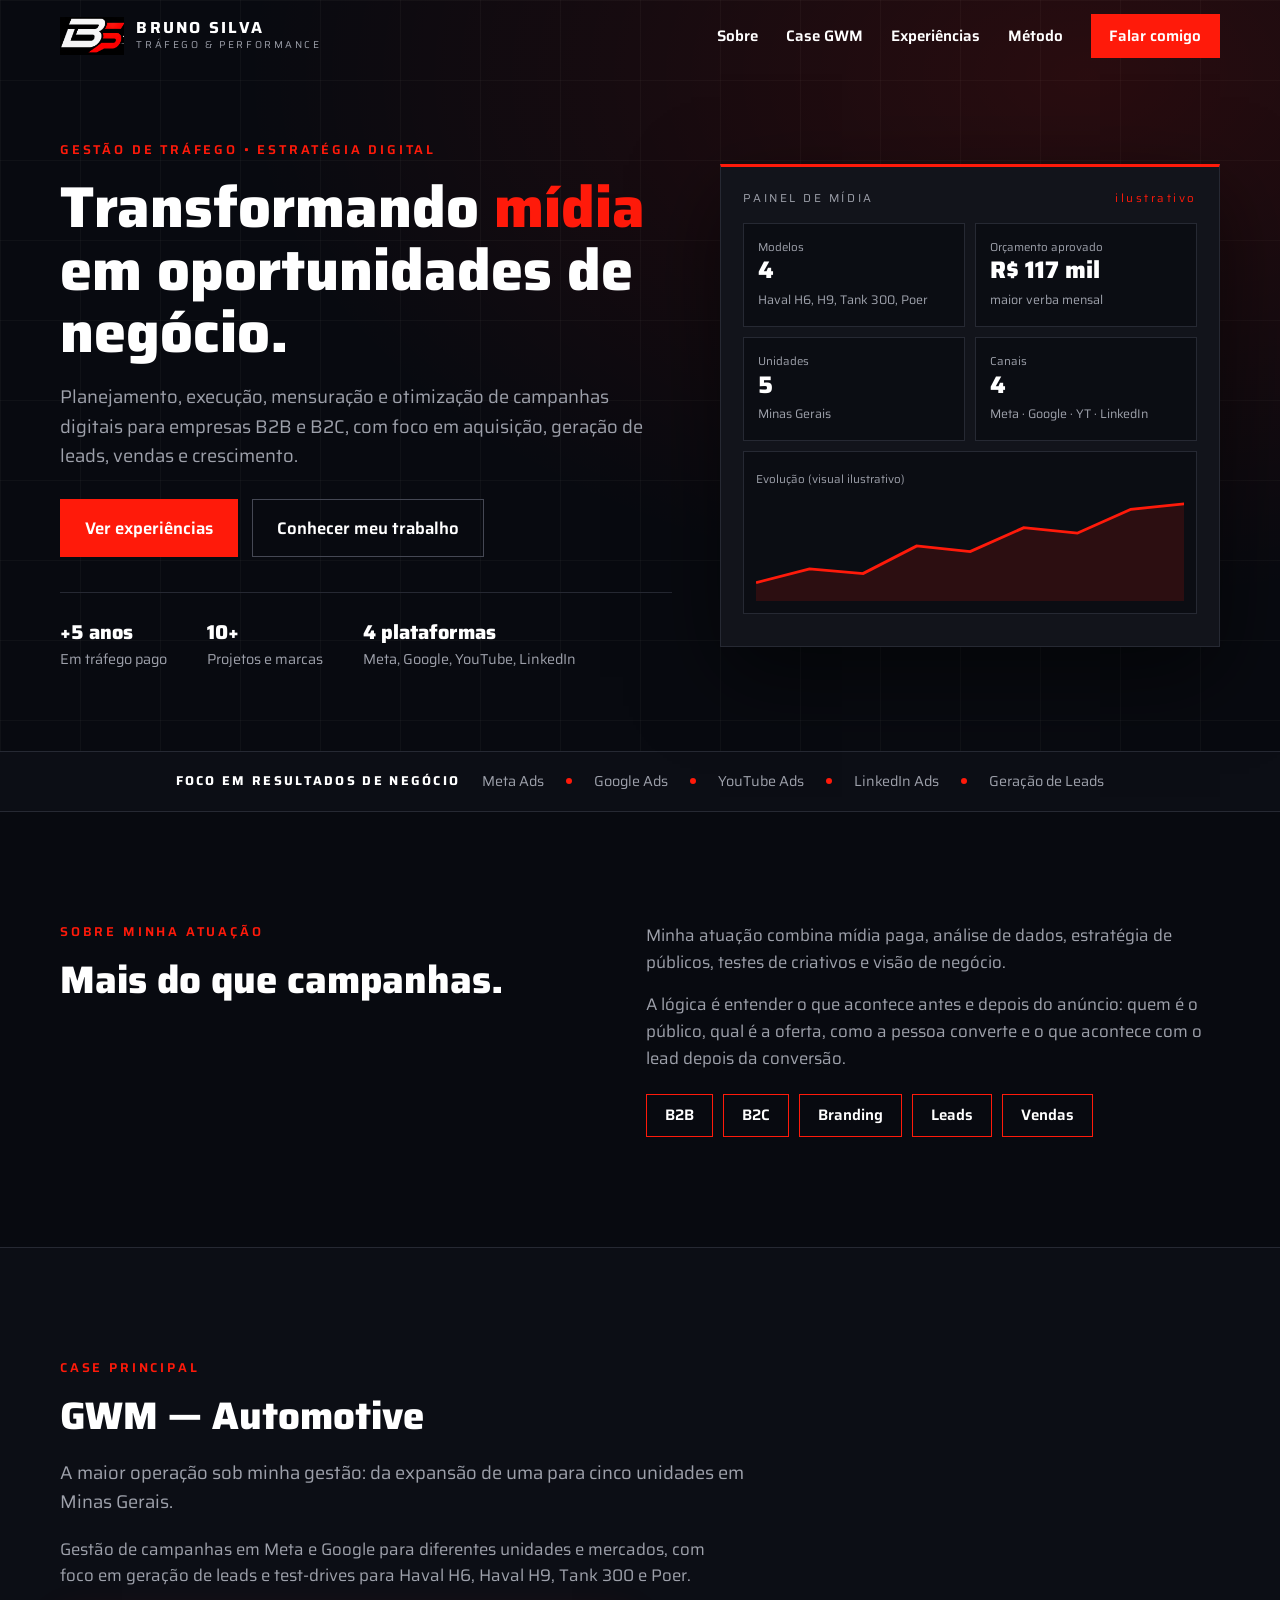
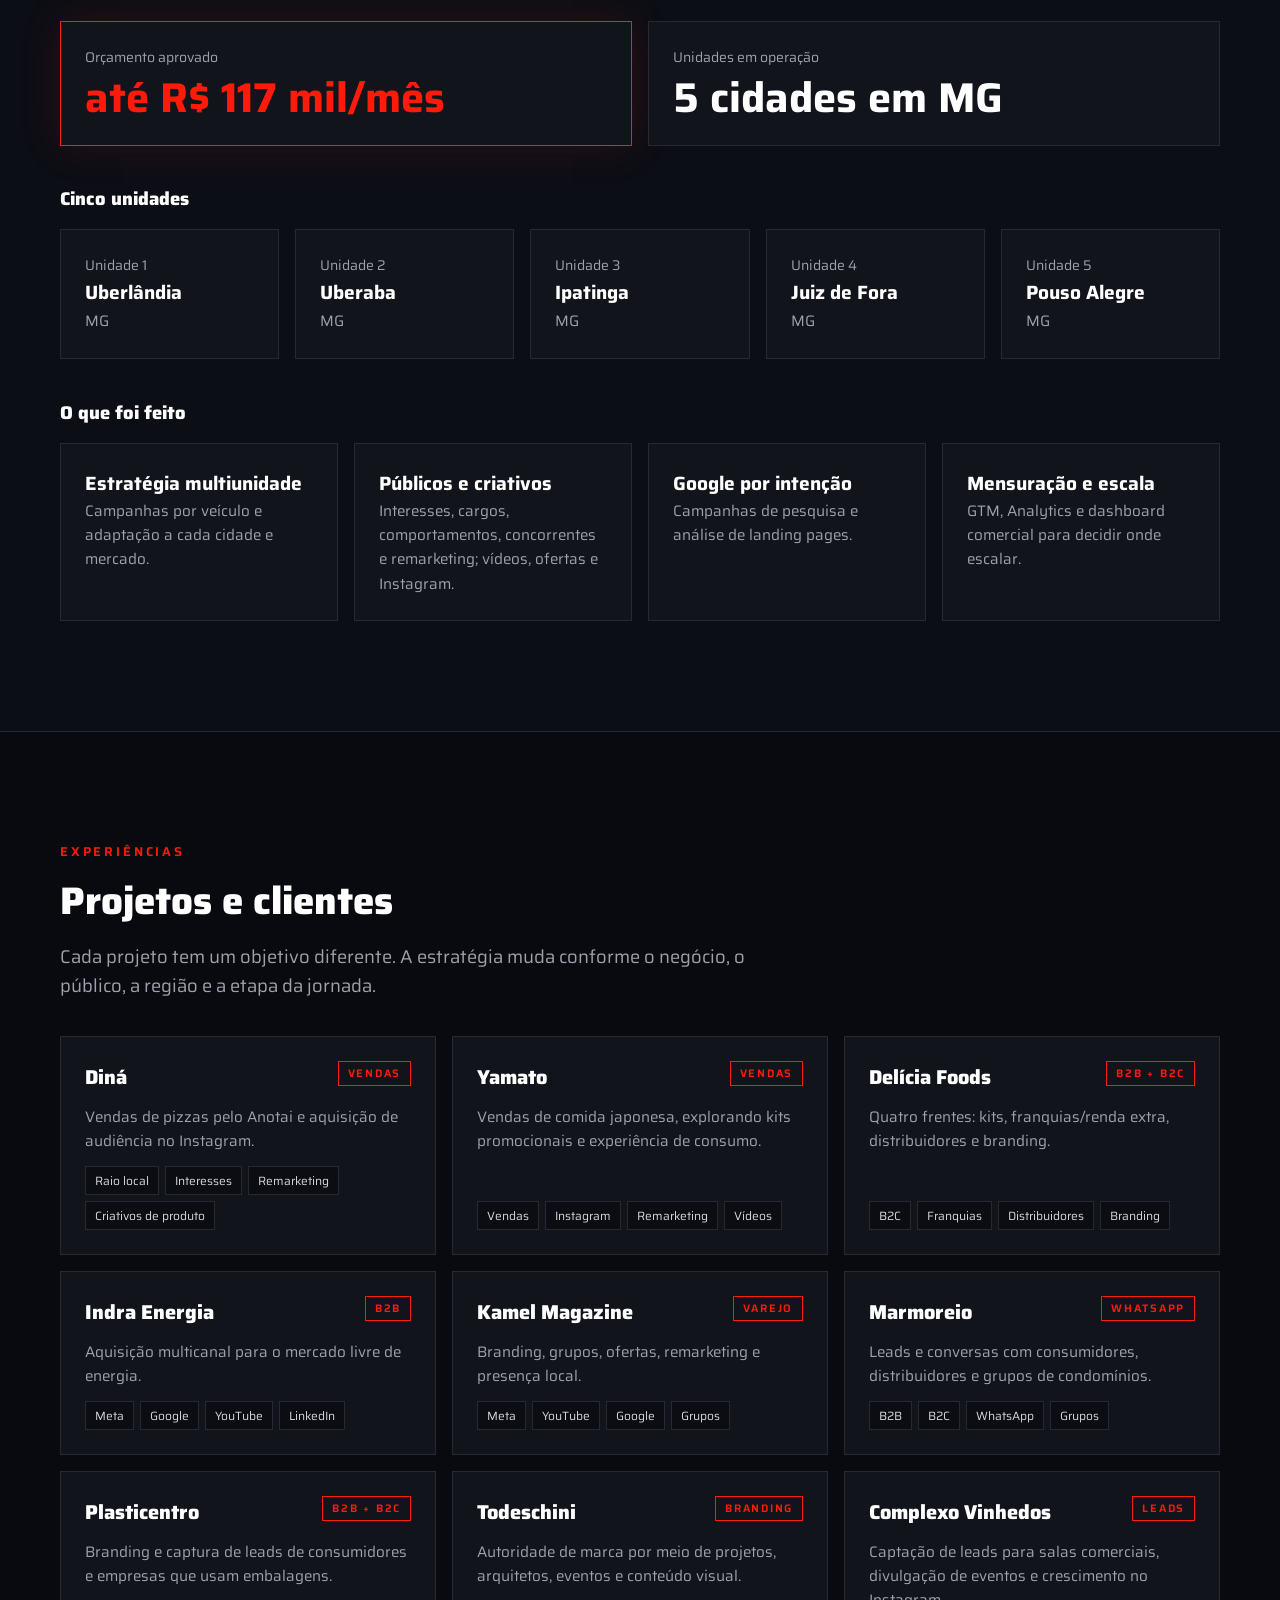
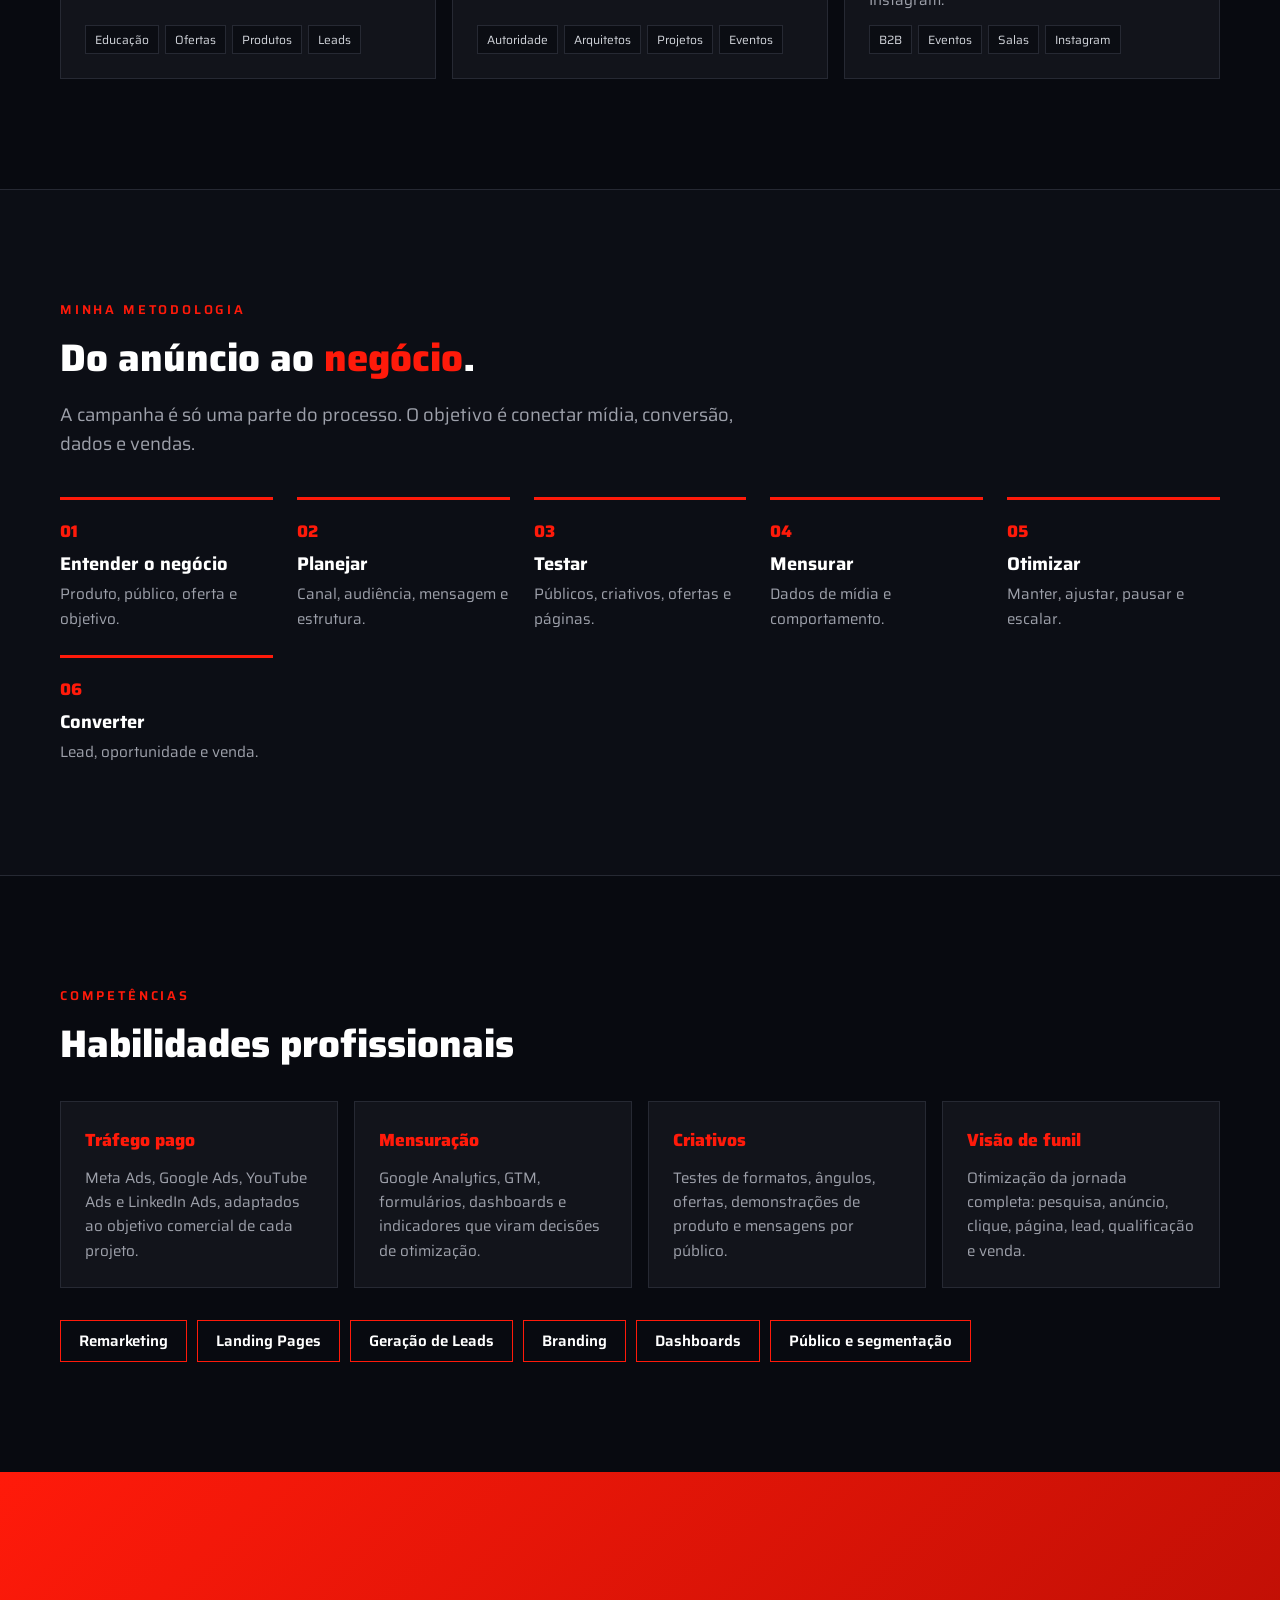
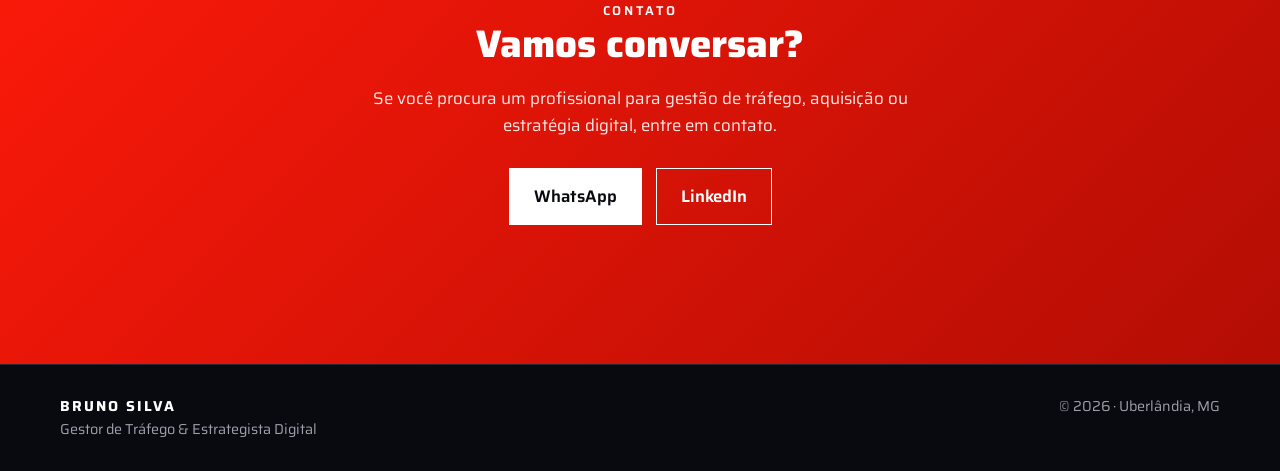
==== index.html @ 7de293ef "first commit" ====
<!DOCTYPE html>
<html lang="pt-BR">
<head>
<meta charset="utf-8">
<meta name="viewport" content="width=device-width, initial-scale=1, viewport-fit=cover">
<meta name="color-scheme" content="dark">
<meta name="theme-color" content="#080a10">
<link rel="icon" type="image/png" href="assets/favicon.png">
<meta property="og:title" content="Bruno Silva | Gestor de Tráfego & Estrategista Digital">
<meta property="og:image" content="assets/og-image.png">
<title>Bruno Silva | Gestor de Tráfego & Estrategista Digital</title>
<meta name="description" content="Portfólio de Bruno Silva: gestão de tráfego pago (Meta, Google, YouTube e LinkedIn Ads), geração de leads e estratégia digital para B2B e B2C.">
<link rel="preconnect" href="https://fonts.googleapis.com">
<link rel="preconnect" href="https://fonts.gstatic.com" crossorigin>
<link href="https://fonts.googleapis.com/css2?family=Saira:wght@400;600;800&display=swap" rel="stylesheet">
<link rel="stylesheet" href="css/style.css">
</head>
<body>
<header class="hd" id="top">
 <div class="wrap hd-in">
  <a class="brand" href="#top" aria-label="Bruno Silva - início"><img src="assets/logo-bs.png" alt="Logo BS" width="238" height="140"><span><strong>BRUNO SILVA</strong><small>TRÁFEGO &amp; PERFORMANCE</small></span></a>
  <nav>
   <a href="#sobre">Sobre</a><a href="#case">Case GWM</a><a href="#experiencias">Experiências</a><a href="#metodo">Método</a>
   <a class="btn sm" href="#contato">Falar comigo</a>
  </nav>
 </div>
</header>

<main>
<section class="hero">
 <div class="wrap hero-in">
  <div class="rv">
   <p class="ey">Gestão de Tráfego • Estratégia Digital</p>
   <h1>Transformando <em>mídia</em> em oportunidades de negócio.</h1>
   <p class="lead">Planejamento, execução, mensuração e otimização de campanhas digitais para empresas B2B e B2C, com foco em aquisição, geração de leads, vendas e crescimento.</p>
   <div class="cta"><a class="btn" href="#experiencias">Ver experiências</a><a class="btn ghost" href="#sobre">Conhecer meu trabalho</a></div>
   <dl class="kpis">
    <div><dt>+5 anos</dt><dd>Em tráfego pago</dd></div>
    <div><dt>10+</dt><dd>Projetos e marcas</dd></div>
    <div><dt>4 plataformas</dt><dd>Meta, Google, YouTube, LinkedIn</dd></div>
   </dl>
  </div>
  <div class="dash rv" aria-label="Painel ilustrativo de mídia">
   <div class="dash-top"><span>PAINEL DE MÍDIA</span><i>ilustrativo</i></div>
   <div class="dg">
    <div class="m"><small>Modelos</small><b>4</b><span>Haval H6, H9, Tank 300, Poer</span></div>
    <div class="m"><small>Orçamento aprovado</small><b>R$ 117 mil</b><span>maior verba mensal</span></div>
    <div class="m"><small>Unidades</small><b>5</b><span>Minas Gerais</span></div>
    <div class="m"><small>Canais</small><b>4</b><span>Meta · Google · YT · LinkedIn</span></div>
   </div>
   <div class="chart"><small>Evolução (visual ilustrativo)</small>
    <svg viewBox="0 0 400 120" preserveAspectRatio="none" aria-hidden="true"><path class="ar" d="M0 100 L50 85 L100 90 L150 60 L200 66 L250 40 L300 46 L350 20 L400 14 V120 H0Z"/><path class="ln" d="M0 100 L50 85 L100 90 L150 60 L200 66 L250 40 L300 46 L350 20 L400 14"/></svg>
   </div>
  </div>
 </div>
</section>

<div class="strip"><div class="wrap"><b>Foco em resultados de negócio</b><span>Meta Ads</span><i></i><span>Google Ads</span><i></i><span>YouTube Ads</span><i></i><span>LinkedIn Ads</span><i></i><span>Geração de Leads</span></div></div>

<section class="sec" id="sobre">
 <div class="wrap two">
  <div class="rv"><p class="ey">Sobre minha atuação</p><h2>Mais do que campanhas.</h2></div>
  <div class="rv txt">
   <p>Minha atuação combina mídia paga, análise de dados, estratégia de públicos, testes de criativos e visão de negócio.</p>
   <p>A lógica é entender o que acontece antes e depois do anúncio: quem é o público, qual é a oferta, como a pessoa converte e o que acontece com o lead depois da conversão.</p>
   <div class="pills" style="margin-top:1.4rem"><span>B2B</span><span>B2C</span><span>Branding</span><span>Leads</span><span>Vendas</span></div>
  </div>
 </div>
</section>

<section class="sec alt" id="case">
 <div class="wrap">
  <div class="rv">
   <p class="ey">Case principal</p>
   <h2>GWM — Automotive</h2>
   <p class="lead">A maior operação sob minha gestão: da expansão de uma para cinco unidades em Minas Gerais.</p>
   <div class="txt"><p>Gestão de campanhas em Meta e Google para diferentes unidades e mercados, com foco em geração de leads e test-drives para Haval H6, Haval H9, Tank 300 e Poer.</p></div>
  </div>
  <div class="big rv">
   <div class="card hl"><small>Orçamento aprovado</small><b>até R$ 117 mil/mês</b></div>
   <div class="card"><small>Unidades em operação</small><b>5 cidades em MG</b></div>
  </div>
  <h3 class="sub">Cinco unidades</h3>
  <ul class="grid g5 rv">
   <li class="card"><small>Unidade 1</small><b>Uberlândia</b><span>MG</span></li>
   <li class="card"><small>Unidade 2</small><b>Uberaba</b><span>MG</span></li>
   <li class="card"><small>Unidade 3</small><b>Ipatinga</b><span>MG</span></li>
   <li class="card"><small>Unidade 4</small><b>Juiz de Fora</b><span>MG</span></li>
   <li class="card"><small>Unidade 5</small><b>Pouso Alegre</b><span>MG</span></li>
  </ul>
  <h3 class="sub">O que foi feito</h3>
  <ul class="grid g4 rv">
   <li class="card"><b>Estratégia multiunidade</b><p>Campanhas por veículo e adaptação a cada cidade e mercado.</p></li>
   <li class="card"><b>Públicos e criativos</b><p>Interesses, cargos, comportamentos, concorrentes e remarketing; vídeos, ofertas e Instagram.</p></li>
   <li class="card"><b>Google por intenção</b><p>Campanhas de pesquisa e análise de landing pages.</p></li>
   <li class="card"><b>Mensuração e escala</b><p>GTM, Analytics e dashboard comercial para decidir onde escalar.</p></li>
  </ul>
 </div>
</section>

<section class="sec" id="experiencias">
 <div class="wrap">
  <div class="rv"><p class="ey">Experiências</p><h2>Projetos e clientes</h2><p class="lead">Cada projeto tem um objetivo diferente. A estratégia muda conforme o negócio, o público, a região e a etapa da jornada.</p></div>
  <div class="cl rv">
   <article class="card"><div class="top"><h3>Diná</h3><span class="tag">VENDAS</span></div><p>Vendas de pizzas pelo Anotai e aquisição de audiência no Instagram.</p><div class="chips"><span>Raio local</span><span>Interesses</span><span>Remarketing</span><span>Criativos de produto</span></div></article>
   <article class="card"><div class="top"><h3>Yamato</h3><span class="tag">VENDAS</span></div><p>Vendas de comida japonesa, explorando kits promocionais e experiência de consumo.</p><div class="chips"><span>Vendas</span><span>Instagram</span><span>Remarketing</span><span>Vídeos</span></div></article>
   <article class="card"><div class="top"><h3>Delícia Foods</h3><span class="tag">B2B + B2C</span></div><p>Quatro frentes: kits, franquias/renda extra, distribuidores e branding.</p><div class="chips"><span>B2C</span><span>Franquias</span><span>Distribuidores</span><span>Branding</span></div></article>
   <article class="card"><div class="top"><h3>Indra Energia</h3><span class="tag">B2B</span></div><p>Aquisição multicanal para o mercado livre de energia.</p><div class="chips"><span>Meta</span><span>Google</span><span>YouTube</span><span>LinkedIn</span></div></article>
   <article class="card"><div class="top"><h3>Kamel Magazine</h3><span class="tag">VAREJO</span></div><p>Branding, grupos, ofertas, remarketing e presença local.</p><div class="chips"><span>Meta</span><span>YouTube</span><span>Google</span><span>Grupos</span></div></article>
   <article class="card"><div class="top"><h3>Marmoreio</h3><span class="tag">WHATSAPP</span></div><p>Leads e conversas com consumidores, distribuidores e grupos de condomínios.</p><div class="chips"><span>B2B</span><span>B2C</span><span>WhatsApp</span><span>Grupos</span></div></article>
   <article class="card"><div class="top"><h3>Plasticentro</h3><span class="tag">B2B + B2C</span></div><p>Branding e captura de leads de consumidores e empresas que usam embalagens.</p><div class="chips"><span>Educação</span><span>Ofertas</span><span>Produtos</span><span>Leads</span></div></article>
   <article class="card"><div class="top"><h3>Todeschini</h3><span class="tag">BRANDING</span></div><p>Autoridade de marca por meio de projetos, arquitetos, eventos e conteúdo visual.</p><div class="chips"><span>Autoridade</span><span>Arquitetos</span><span>Projetos</span><span>Eventos</span></div></article>
   <article class="card"><div class="top"><h3>Complexo Vinhedos</h3><span class="tag">LEADS</span></div><p>Captação de leads para salas comerciais, divulgação de eventos e crescimento no Instagram.</p><div class="chips"><span>B2B</span><span>Eventos</span><span>Salas</span><span>Instagram</span></div></article>
  </div>
 </div>
</section>

<section class="sec alt" id="metodo">
 <div class="wrap">
  <div class="rv"><p class="ey">Minha metodologia</p><h2>Do anúncio ao <em>negócio</em>.</h2><p class="lead">A campanha é só uma parte do processo. O objetivo é conectar mídia, conversão, dados e vendas.</p></div>
  <ol class="steps rv">
   <li><b>Entender o negócio</b><p>Produto, público, oferta e objetivo.</p></li>
   <li><b>Planejar</b><p>Canal, audiência, mensagem e estrutura.</p></li>
   <li><b>Testar</b><p>Públicos, criativos, ofertas e páginas.</p></li>
   <li><b>Mensurar</b><p>Dados de mídia e comportamento.</p></li>
   <li><b>Otimizar</b><p>Manter, ajustar, pausar e escalar.</p></li>
   <li><b>Converter</b><p>Lead, oportunidade e venda.</p></li>
  </ol>
 </div>
</section>

<section class="sec" id="habilidades">
 <div class="wrap">
  <div class="rv"><p class="ey">Competências</p><h2>Habilidades profissionais</h2></div>
  <div class="grid g4 sk rv" style="margin-top:2.2rem">
   <div class="card"><h3>Tráfego pago</h3><p>Meta Ads, Google Ads, YouTube Ads e LinkedIn Ads, adaptados ao objetivo comercial de cada projeto.</p></div>
   <div class="card"><h3>Mensuração</h3><p>Google Analytics, GTM, formulários, dashboards e indicadores que viram decisões de otimização.</p></div>
   <div class="card"><h3>Criativos</h3><p>Testes de formatos, ângulos, ofertas, demonstrações de produto e mensagens por público.</p></div>
   <div class="card"><h3>Visão de funil</h3><p>Otimização da jornada completa: pesquisa, anúncio, clique, página, lead, qualificação e venda.</p></div>
  </div>
  <div class="pills rv" style="margin-top:2rem"><span>Remarketing</span><span>Landing Pages</span><span>Geração de Leads</span><span>Branding</span><span>Dashboards</span><span>Público e segmentação</span></div>
 </div>
</section>

<section class="final" id="contato">
 <div class="wrap rv">
  <p class="ey" style="color:#fff">Contato</p>
  <h2>Vamos conversar?</h2>
  <p>Se você procura um profissional para gestão de tráfego, aquisição ou estratégia digital, entre em contato.</p>
  <div class="cta"><a class="btn white" href="#" data-wa>WhatsApp</a><a class="btn line" href="https://www.linkedin.com/in/bruno-mkti/" target="_blank" rel="noopener">LinkedIn</a></div>
 </div>
</section>
</main>

<footer class="ft"><div class="wrap"><div><strong>BRUNO SILVA</strong><br>Gestor de Tráfego &amp; Estrategista Digital</div><span>© <span id="yr">2026</span> · Uberlândia, MG</span></div></footer>

<script src="js/script.js"></script>
</body>
</html>
---- css/style.css ----
:root{--bg:#080a10;--panel:#12141b;--alt:#0c0e15;--line:#262933;--red:#ff1a0a;--txt:#fff;--mut:#9ea1ab;--max:1160px;box-sizing:border-box;padding-top:env(safe-area-inset-top,0px);padding-bottom:env(safe-area-inset-bottom,0px)}
*{box-sizing:border-box;margin:0;padding:0}
html{scroll-behavior:smooth;scroll-padding-top:84px;background:var(--bg)}
body{background:var(--bg);color:var(--txt);font:400 1.05rem/1.6 'Saira',system-ui,Arial,sans-serif;overflow-x:hidden}
a{color:inherit;text-decoration:none}ul,ol{list-style:none}
:focus-visible{outline:2px solid var(--red);outline-offset:3px}
.wrap{width:min(100% - 40px,var(--max));margin:0 auto}
h1{font-size:clamp(2.1rem,4.6vw,3.6rem);line-height:1.08;font-weight:800}
h2{font-size:clamp(1.6rem,3.2vw,2.4rem);line-height:1.15;font-weight:800}
em{font-style:normal;color:var(--red)}
.ey{color:var(--red);font-weight:600;letter-spacing:.22em;font-size:.8rem;text-transform:uppercase;margin-bottom:1rem}
.lead{color:var(--mut);font-size:1.15rem;margin:1.2rem 0;max-width:60ch}
.txt p{color:var(--mut);margin-bottom:1rem;max-width:62ch}
.btn{display:inline-block;background:var(--red);color:#fff;font-weight:600;padding:.9rem 1.5rem;border:1px solid var(--red);transition:transform .2s,box-shadow .2s}
.btn:hover{transform:translateY(-2px);box-shadow:0 8px 28px #ff1a0a55}
.btn.sm{padding:.55rem 1.1rem}.btn.ghost{background:transparent;border-color:#454854}.btn.ghost:hover{border-color:var(--red);box-shadow:none}
.btn.white{background:#fff;color:#080a10;border-color:#fff}.btn.line{background:transparent;border-color:#fff}
.cta{display:flex;flex-wrap:wrap;gap:14px;margin:1.8rem 0}
.hd{position:fixed;top:0;left:0;right:0;z-index:50;padding-top:env(safe-area-inset-top,0px);border-bottom:1px solid transparent;transition:background .3s,border-color .3s}
.hd.on{background:#080a10d9;backdrop-filter:blur(14px);-webkit-backdrop-filter:blur(14px);border-color:var(--line)}
.hd-in{display:flex;justify-content:space-between;align-items:center;height:72px}
.brand{display:flex;align-items:center;gap:12px}.brand img{height:38px;width:auto;mix-blend-mode:lighten}
.brand strong{display:block;font-size:1rem;letter-spacing:.14em;line-height:1.1}.brand small{display:block;font-size:.62rem;letter-spacing:.26em;color:var(--mut)}
nav{display:flex;align-items:center;gap:28px;font-size:.95rem;font-weight:600}nav a:not(.btn):hover{color:var(--red)}
.sec{padding:clamp(64px,9vw,110px) 0}.alt{background:var(--alt);border-block:1px solid var(--line)}
.two{display:grid;grid-template-columns:1fr 1.1fr;gap:clamp(28px,5vw,70px);align-items:start}
.hero{padding:140px 0 80px;background:radial-gradient(ellipse at 85% 10%,#ff1a0a22,transparent 55%),linear-gradient(#ffffff08 1px,transparent 1px) 0 0/80px 80px,linear-gradient(90deg,#ffffff08 1px,transparent 1px) 0 0/80px 80px}
.hero-in{display:grid;grid-template-columns:1.1fr .9fr;gap:48px;align-items:center}
.kpis{display:flex;flex-wrap:wrap;gap:12px 40px;margin-top:2.2rem;padding-top:1.4rem;border-top:1px solid var(--line)}
.kpis dt{font-weight:800;font-size:1.25rem}.kpis dd{color:var(--mut);font-size:.9rem}
.dash{background:var(--panel);border:1px solid var(--line);border-top:3px solid var(--red);padding:22px;box-shadow:0 30px 80px #0008}
.dash-top{display:flex;justify-content:space-between;font-size:.72rem;letter-spacing:.22em;color:var(--mut);margin-bottom:16px}.dash-top i{font-style:normal;color:var(--red)}
.dg{display:grid;grid-template-columns:1fr 1fr;gap:10px}
.m{background:#0b0d13;border:1px solid var(--line);padding:14px}.m small{display:block;font-size:.72rem;color:var(--mut)}.m b{display:block;font-size:1.5rem;font-weight:800;line-height:1.2}.m span{font-size:.78rem;color:var(--mut)}
.chart{margin:10px 0;background:#0b0d13;border:1px solid var(--line);padding:12px}.chart small{color:var(--mut);font-size:.72rem}.chart svg{width:100%;height:110px;display:block}
.ln{fill:none;stroke:var(--red);stroke-width:3;stroke-dasharray:700;stroke-dashoffset:700;animation:draw 2s .3s forwards}.ar{fill:#ff1a0a22}
@keyframes draw{to{stroke-dashoffset:0}}
.strip{border-block:1px solid var(--line);background:var(--alt);padding:18px 0}
.strip .wrap{display:flex;flex-wrap:wrap;justify-content:center;align-items:center;gap:10px 22px;color:var(--mut);font-size:.9rem}
.strip b{color:#fff;letter-spacing:.18em;text-transform:uppercase;font-size:.8rem}.strip i{width:6px;height:6px;border-radius:50%;background:var(--red)}
.card{background:var(--panel);border:1px solid var(--line);padding:24px;transition:transform .25s,border-color .25s}.card:hover{transform:translateY(-4px);border-color:var(--red)}
.card b{display:block;font-size:1.2rem}.card small{display:block;color:var(--mut)}.card p,.card>span{color:var(--mut);font-size:.95rem}
.grid{display:grid;gap:16px}.g4{grid-template-columns:repeat(auto-fit,minmax(230px,1fr))}.g5{grid-template-columns:repeat(auto-fit,minmax(190px,1fr))}
.big{display:grid;grid-template-columns:repeat(auto-fit,minmax(260px,1fr));gap:16px;margin:2rem 0}.big b{font-size:clamp(1.8rem,3.6vw,2.6rem);line-height:1.1;margin-top:6px}.hl{border-color:var(--red);box-shadow:0 0 40px #ff1a0a22}.hl b{color:var(--red)}
h3.sub{font-size:1.15rem;font-weight:800;margin:2.4rem 0 1rem}
.pills{display:flex;flex-wrap:wrap;gap:10px}.pills span{border:1px solid var(--red);padding:8px 18px;font-weight:600;font-size:.95rem}
.cl{display:grid;grid-template-columns:repeat(auto-fill,minmax(310px,1fr));gap:16px;margin-top:2.2rem}
.cl .card{display:flex;flex-direction:column;gap:12px}
.cl .top{display:flex;justify-content:space-between;align-items:flex-start;gap:12px}.cl h3{font-size:1.25rem;font-weight:800}
.tag{font-size:.68rem;letter-spacing:.16em;font-weight:600;color:var(--red);border:1px solid var(--red);padding:3px 9px;white-space:nowrap}
.chips{display:flex;flex-wrap:wrap;gap:6px;margin-top:auto}.chips span{font-size:.75rem;color:#d3d6dc;background:#0b0d13;border:1px solid var(--line);padding:4px 9px}
.steps{display:grid;grid-template-columns:repeat(auto-fit,minmax(200px,1fr));gap:24px;margin-top:2.4rem;counter-reset:s}
.steps li{border-top:3px solid var(--red);padding-top:18px;counter-increment:s}.steps li::before{content:"0" counter(s);color:var(--red);font-weight:800}.steps b{display:block;font-size:1.15rem;margin:4px 0}.steps p{color:var(--mut);font-size:.95rem}
.sk h3{color:var(--red);font-size:1.1rem;font-weight:800;margin-bottom:.7rem}
.final{background:linear-gradient(135deg,#ff1a0a,#b30d04);padding:clamp(70px,9vw,110px) 0;text-align:center}
.final p{max-width:56ch;margin:1.2rem auto 0;color:#ffe9e7}.final .cta{justify-content:center}
.ft{padding:30px 0 calc(30px + env(safe-area-inset-bottom,0px));border-top:1px solid var(--line);color:var(--mut);font-size:.9rem}.ft .wrap{display:flex;flex-wrap:wrap;justify-content:space-between;gap:12px}.ft strong{color:#fff;letter-spacing:.14em}
.js .rv{opacity:0;transform:translateY(24px);transition:opacity .7s,transform .7s}.js .rv.in{opacity:1;transform:none}
@media(prefers-reduced-motion:reduce){*{animation:none!important;transition:none!important}.js .rv{opacity:1;transform:none}.ln{stroke-dashoffset:0}}
@media(max-width:900px){.two,.hero-in{grid-template-columns:1fr}.hero{padding-top:110px}}
@media(max-width:700px){nav a:not(.btn){display:none}.brand small{display:none}}
@media(max-width:520px){.cta .btn{width:100%;text-align:center}.cl{grid-template-columns:1fr}}
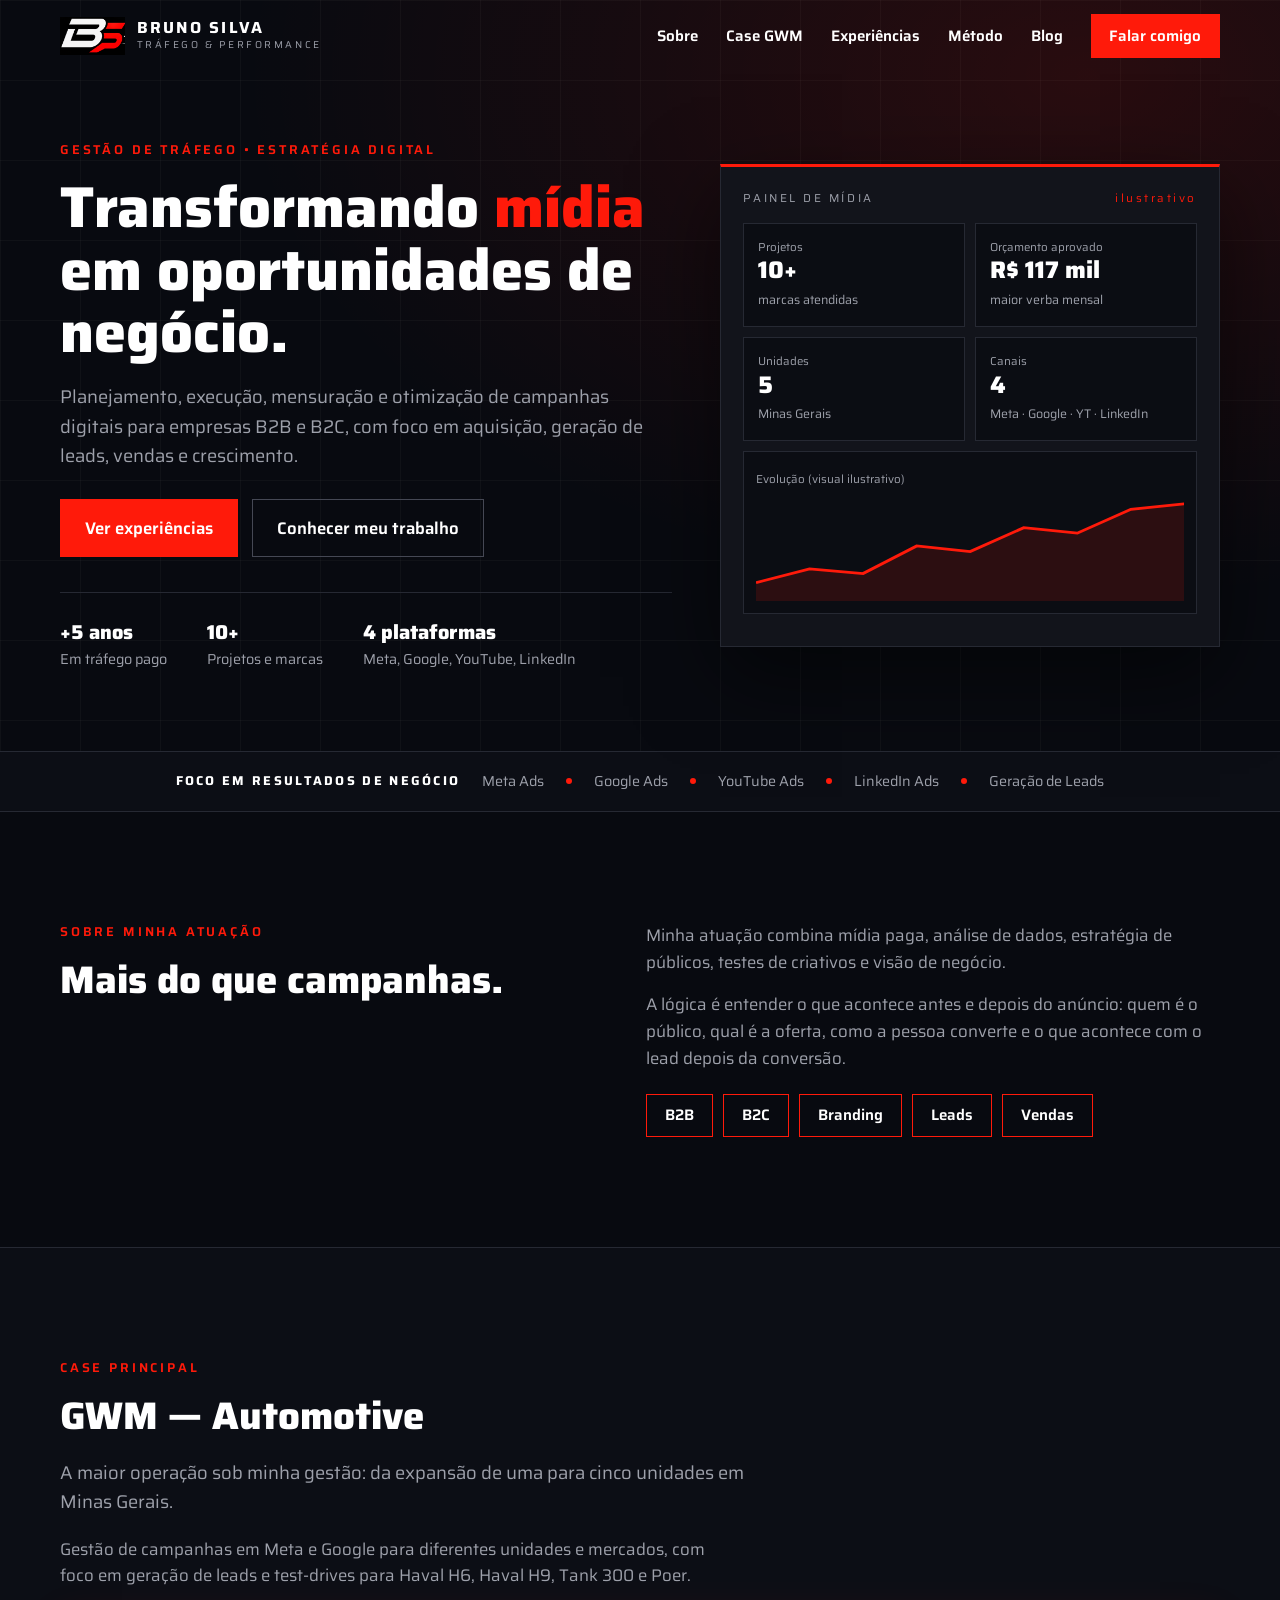
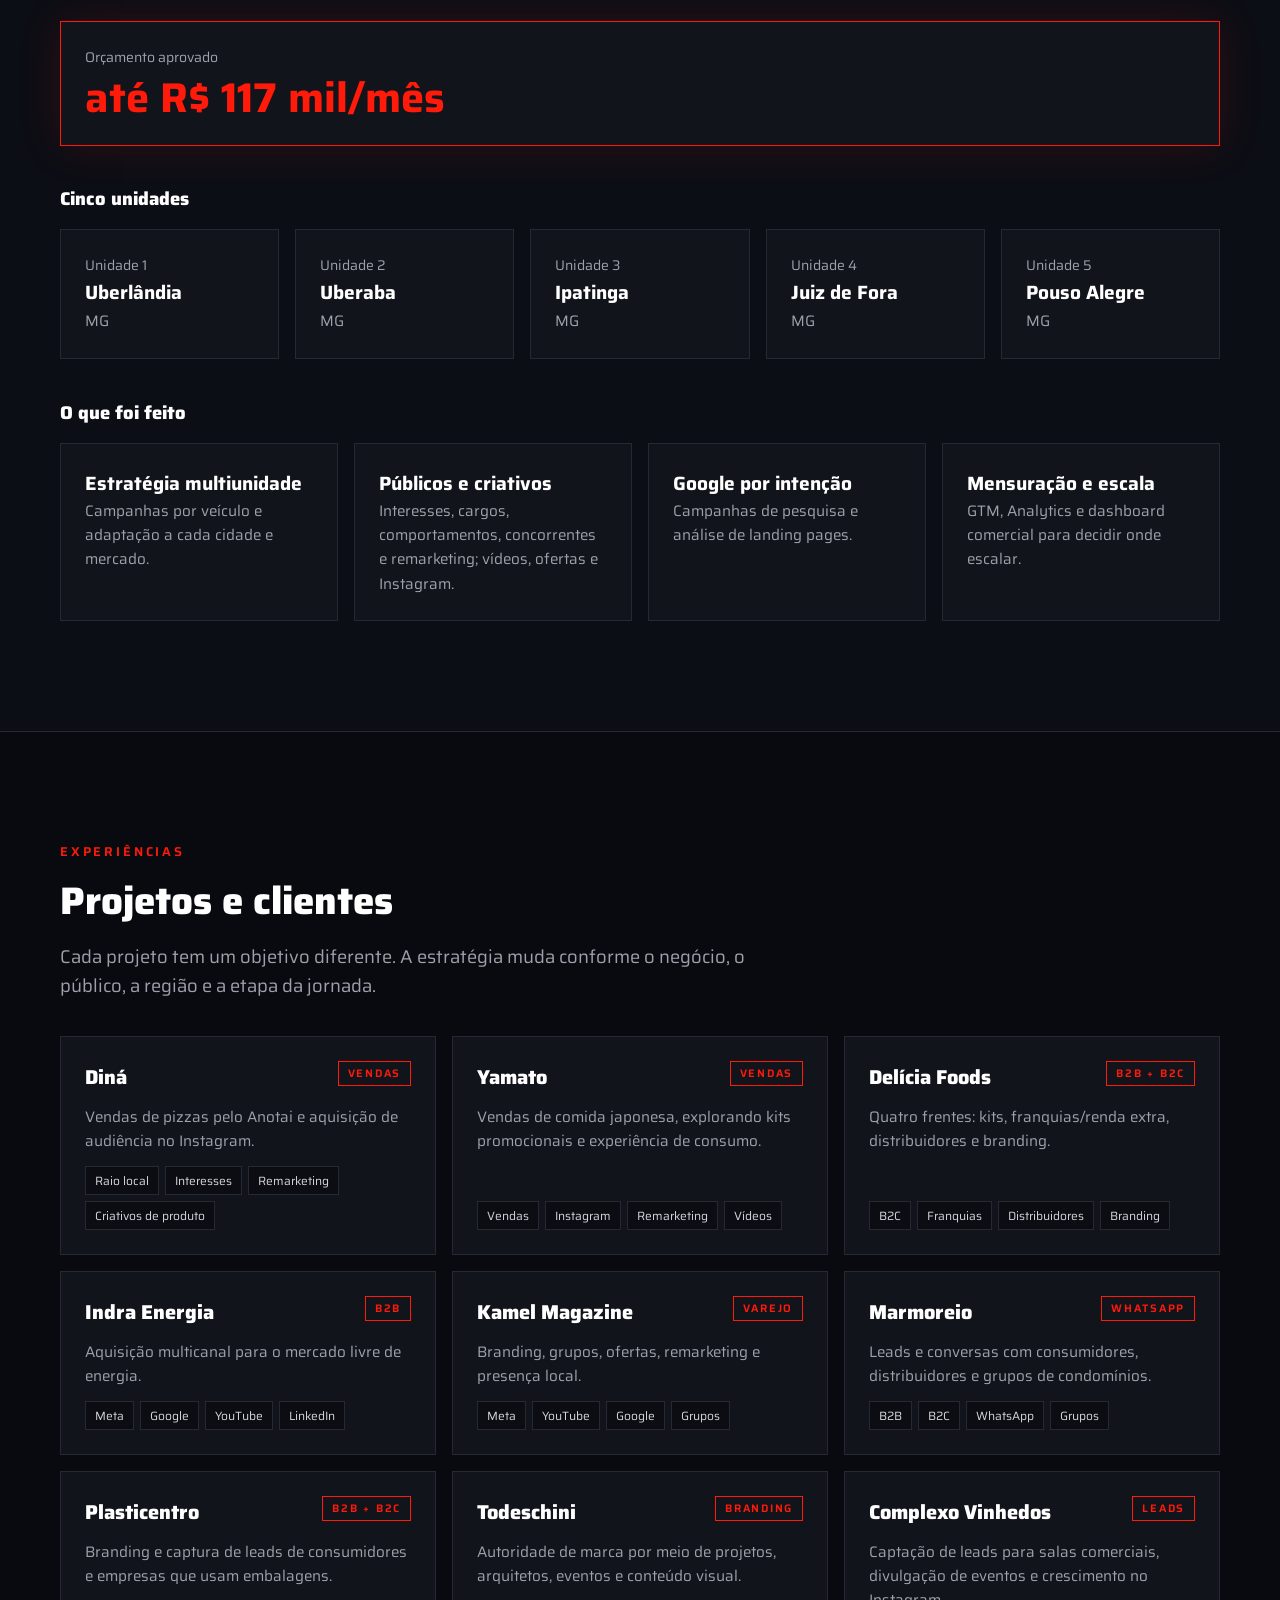
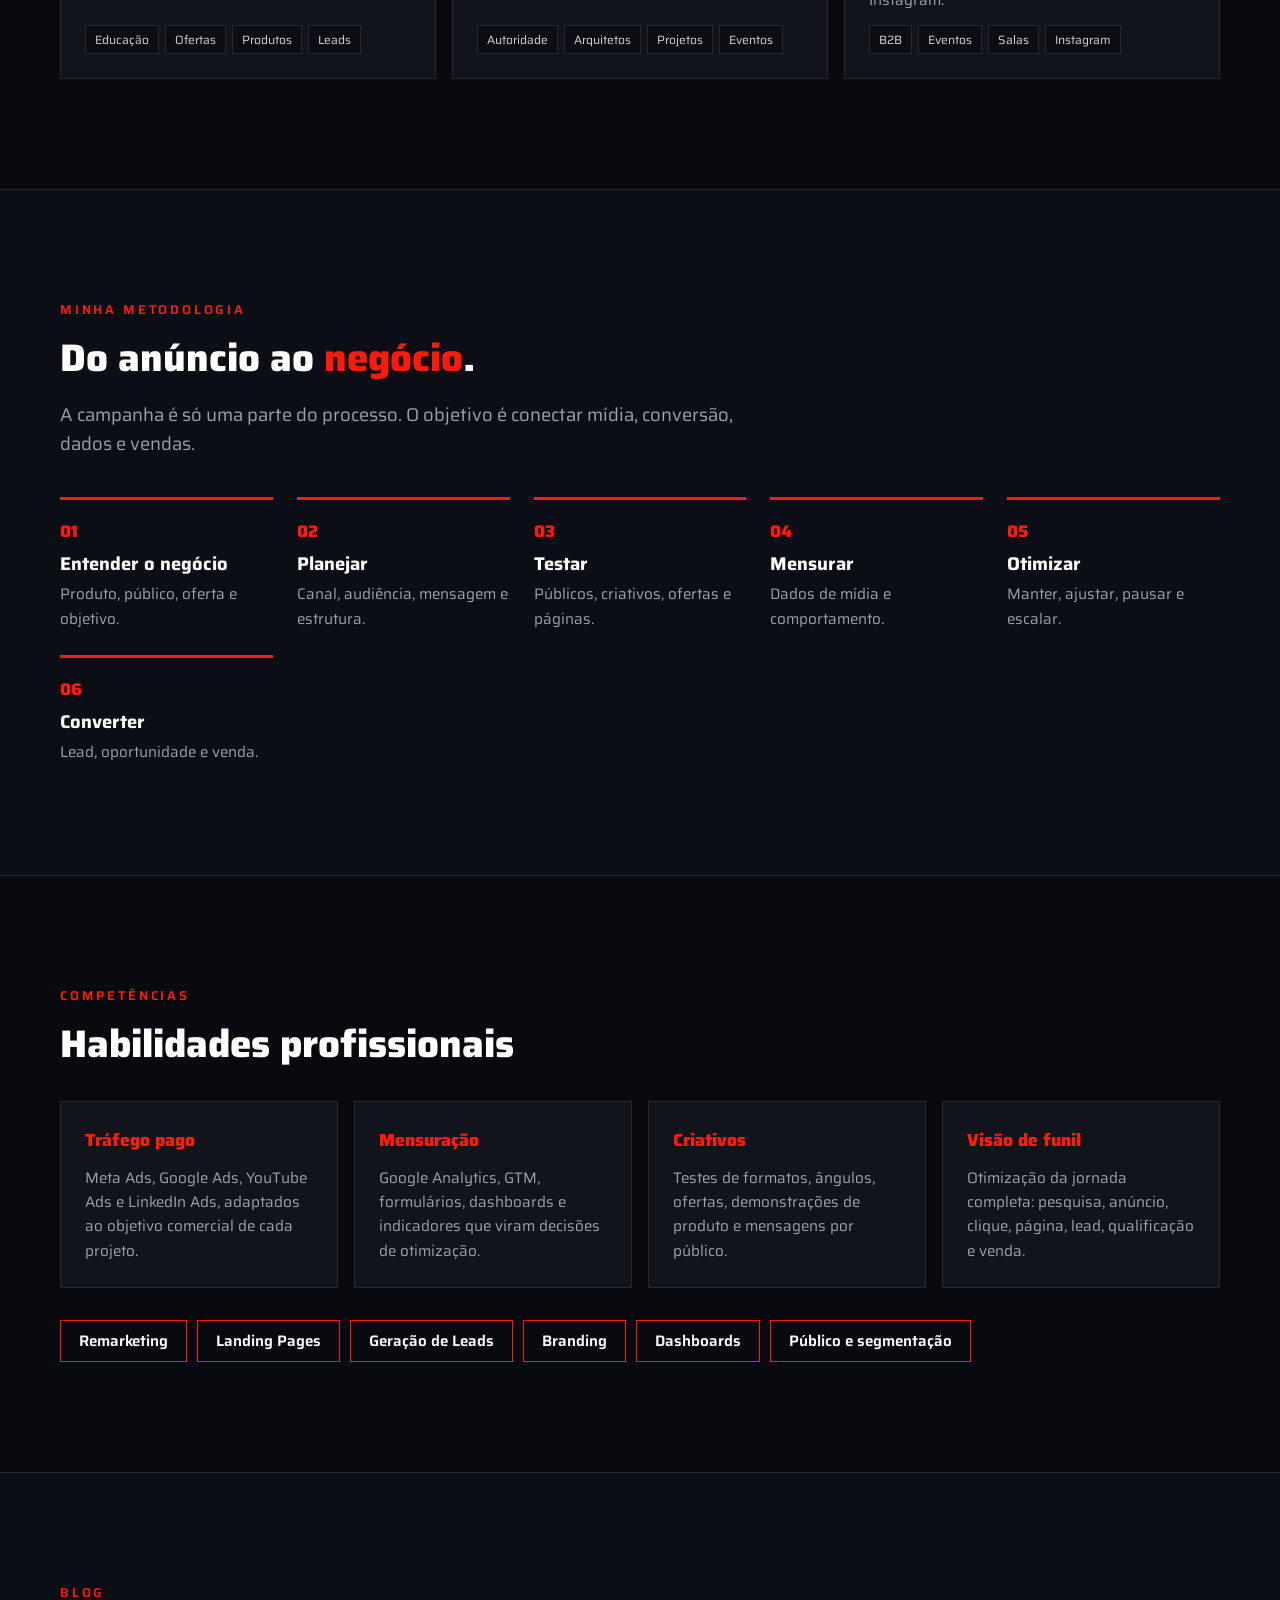
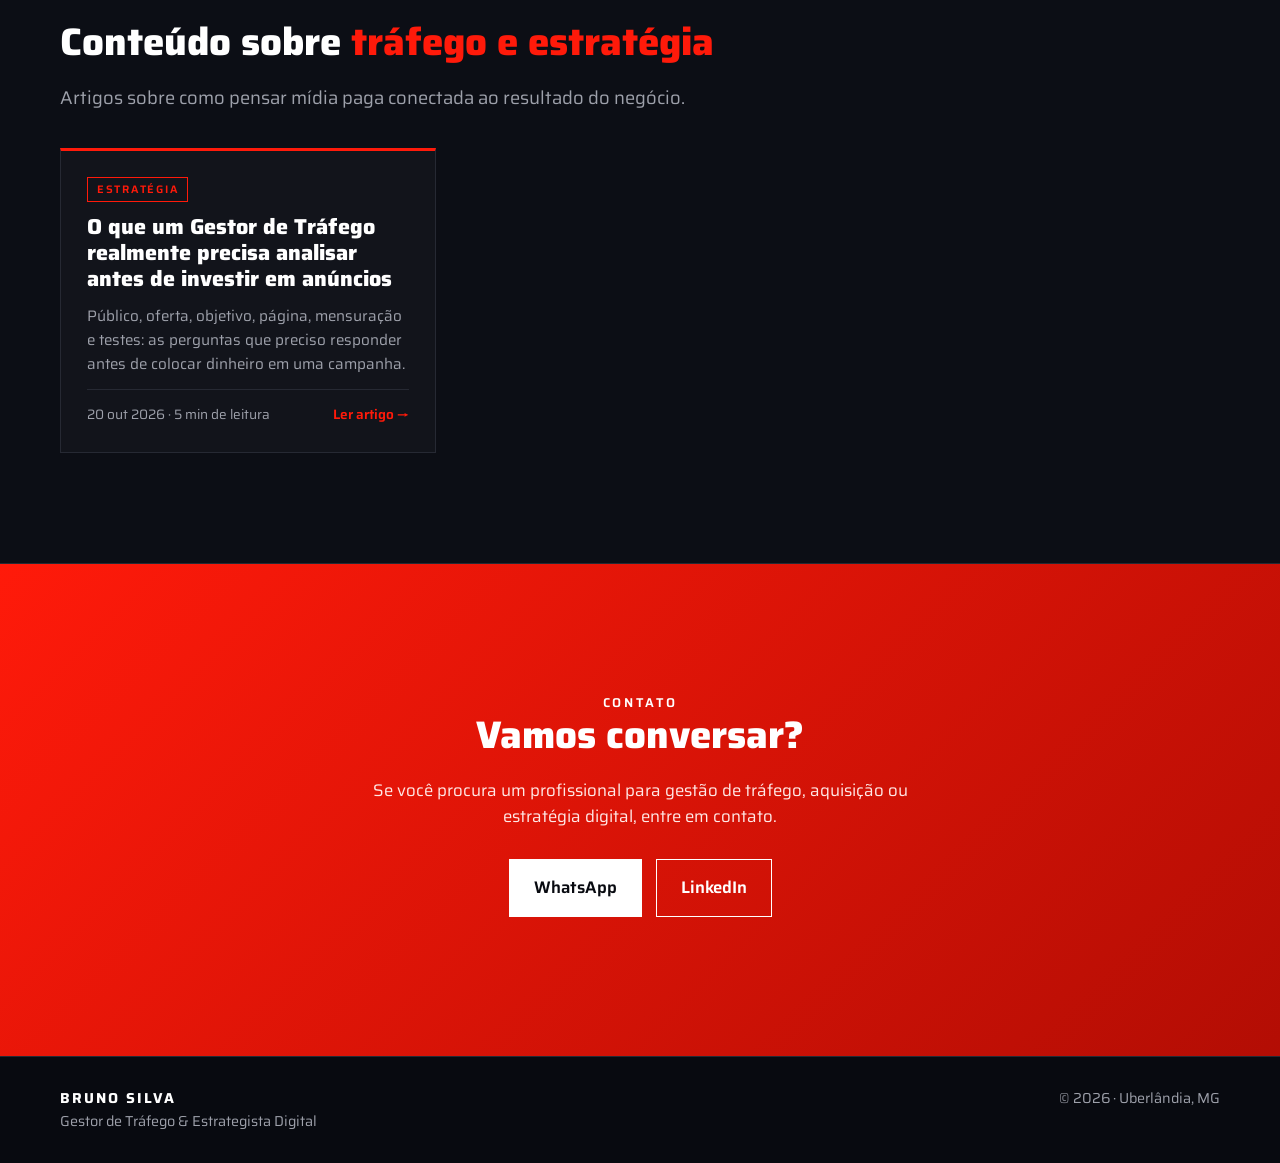
==== commit 6bdd905d: "blog 1" ====
--- a/index.html
+++ b/index.html
@@ -5,22 +5,87 @@
 <meta name="viewport" content="width=device-width, initial-scale=1, viewport-fit=cover">
 <meta name="color-scheme" content="dark">
 <meta name="theme-color" content="#080a10">
-<link rel="icon" type="image/png" href="assets/favicon.png">
-<meta property="og:title" content="Bruno Silva | Gestor de Tráfego & Estrategista Digital">
-<meta property="og:image" content="assets/og-image.png">
 <title>Bruno Silva | Gestor de Tráfego & Estrategista Digital</title>
 <meta name="description" content="Portfólio de Bruno Silva: gestão de tráfego pago (Meta, Google, YouTube e LinkedIn Ads), geração de leads e estratégia digital para B2B e B2C.">
 <link rel="preconnect" href="https://fonts.googleapis.com">
 <link rel="preconnect" href="https://fonts.gstatic.com" crossorigin>
 <link href="https://fonts.googleapis.com/css2?family=Saira:wght@400;600;800&display=swap" rel="stylesheet">
-<link rel="stylesheet" href="css/style.css">
+<style>
+:root{--bg:#080a10;--panel:#12141b;--alt:#0c0e15;--line:#262933;--red:#ff1a0a;--txt:#fff;--mut:#9ea1ab;--max:1160px;box-sizing:border-box;padding-top:env(safe-area-inset-top,0px);padding-bottom:env(safe-area-inset-bottom,0px)}
+*{box-sizing:border-box;margin:0;padding:0}
+html{scroll-behavior:smooth;scroll-padding-top:84px;background:var(--bg)}
+body{background:var(--bg);color:var(--txt);font:400 1.05rem/1.6 'Saira',system-ui,Arial,sans-serif;overflow-x:hidden}
+a{color:inherit;text-decoration:none}ul,ol{list-style:none}
+:focus-visible{outline:2px solid var(--red);outline-offset:3px}
+.wrap{width:min(100% - 40px,var(--max));margin:0 auto}
+h1{font-size:clamp(2.1rem,4.6vw,3.6rem);line-height:1.08;font-weight:800}
+h2{font-size:clamp(1.6rem,3.2vw,2.4rem);line-height:1.15;font-weight:800}
+em{font-style:normal;color:var(--red)}
+.ey{color:var(--red);font-weight:600;letter-spacing:.22em;font-size:.8rem;text-transform:uppercase;margin-bottom:1rem}
+.lead{color:var(--mut);font-size:1.15rem;margin:1.2rem 0;max-width:60ch}
+.txt p{color:var(--mut);margin-bottom:1rem;max-width:62ch}
+.btn{display:inline-block;background:var(--red);color:#fff;font-weight:600;padding:.9rem 1.5rem;border:1px solid var(--red);transition:transform .2s,box-shadow .2s}
+.btn:hover{transform:translateY(-2px);box-shadow:0 8px 28px #ff1a0a55}
+.btn.sm{padding:.55rem 1.1rem}.btn.ghost{background:transparent;border-color:#454854}.btn.ghost:hover{border-color:var(--red);box-shadow:none}
+.btn.white{background:#fff;color:#080a10;border-color:#fff}.btn.line{background:transparent;border-color:#fff}
+.cta{display:flex;flex-wrap:wrap;gap:14px;margin:1.8rem 0}
+.hd{position:fixed;top:0;left:0;right:0;z-index:50;padding-top:env(safe-area-inset-top,0px);border-bottom:1px solid transparent;transition:background .3s,border-color .3s}
+.hd.on{background:#080a10d9;backdrop-filter:blur(14px);-webkit-backdrop-filter:blur(14px);border-color:var(--line)}
+.hd-in{display:flex;justify-content:space-between;align-items:center;height:72px}
+.brand{display:flex;align-items:center;gap:12px}.brand img{height:38px;width:auto;mix-blend-mode:lighten}
+.brand strong{display:block;font-size:1rem;letter-spacing:.14em;line-height:1.1}.brand small{display:block;font-size:.62rem;letter-spacing:.26em;color:var(--mut)}
+nav{display:flex;align-items:center;gap:28px;font-size:.95rem;font-weight:600}nav a:not(.btn):hover{color:var(--red)}
+.sec{padding:clamp(64px,9vw,110px) 0}.alt{background:var(--alt);border-block:1px solid var(--line)}
+.two{display:grid;grid-template-columns:1fr 1.1fr;gap:clamp(28px,5vw,70px);align-items:start}
+.hero{padding:140px 0 80px;background:radial-gradient(ellipse at 85% 10%,#ff1a0a22,transparent 55%),linear-gradient(#ffffff08 1px,transparent 1px) 0 0/80px 80px,linear-gradient(90deg,#ffffff08 1px,transparent 1px) 0 0/80px 80px}
+.hero-in{display:grid;grid-template-columns:1.1fr .9fr;gap:48px;align-items:center}
+.kpis{display:flex;flex-wrap:wrap;gap:12px 40px;margin-top:2.2rem;padding-top:1.4rem;border-top:1px solid var(--line)}
+.kpis dt{font-weight:800;font-size:1.25rem}.kpis dd{color:var(--mut);font-size:.9rem}
+.dash{background:var(--panel);border:1px solid var(--line);border-top:3px solid var(--red);padding:22px;box-shadow:0 30px 80px #0008}
+.dash-top{display:flex;justify-content:space-between;font-size:.72rem;letter-spacing:.22em;color:var(--mut);margin-bottom:16px}.dash-top i{font-style:normal;color:var(--red)}
+.dg{display:grid;grid-template-columns:1fr 1fr;gap:10px}
+.m{background:#0b0d13;border:1px solid var(--line);padding:14px}.m small{display:block;font-size:.72rem;color:var(--mut)}.m b{display:block;font-size:1.5rem;font-weight:800;line-height:1.2}.m span{font-size:.78rem;color:var(--mut)}
+.chart{margin:10px 0;background:#0b0d13;border:1px solid var(--line);padding:12px}.chart small{color:var(--mut);font-size:.72rem}.chart svg{width:100%;height:110px;display:block}
+.ln{fill:none;stroke:var(--red);stroke-width:3;stroke-dasharray:700;stroke-dashoffset:700;animation:draw 2s .3s forwards}.ar{fill:#ff1a0a22}
+@keyframes draw{to{stroke-dashoffset:0}}
+.strip{border-block:1px solid var(--line);background:var(--alt);padding:18px 0}
+.strip .wrap{display:flex;flex-wrap:wrap;justify-content:center;align-items:center;gap:10px 22px;color:var(--mut);font-size:.9rem}
+.strip b{color:#fff;letter-spacing:.18em;text-transform:uppercase;font-size:.8rem}.strip i{width:6px;height:6px;border-radius:50%;background:var(--red)}
+.card{background:var(--panel);border:1px solid var(--line);padding:24px;transition:transform .25s,border-color .25s}.card:hover{transform:translateY(-4px);border-color:var(--red)}
+.card b{display:block;font-size:1.2rem}.card small{display:block;color:var(--mut)}.card p,.card>span{color:var(--mut);font-size:.95rem}
+.grid{display:grid;gap:16px}.g4{grid-template-columns:repeat(auto-fit,minmax(230px,1fr))}.g5{grid-template-columns:repeat(auto-fit,minmax(190px,1fr))}
+.big{display:grid;grid-template-columns:repeat(auto-fit,minmax(260px,1fr));gap:16px;margin:2rem 0}.big b{font-size:clamp(1.8rem,3.6vw,2.6rem);line-height:1.1;margin-top:6px}.hl{border-color:var(--red);box-shadow:0 0 40px #ff1a0a22}.hl b{color:var(--red)}
+h3.sub{font-size:1.15rem;font-weight:800;margin:2.4rem 0 1rem}
+.pills{display:flex;flex-wrap:wrap;gap:10px}.pills span{border:1px solid var(--red);padding:8px 18px;font-weight:600;font-size:.95rem}
+.cl{display:grid;grid-template-columns:repeat(auto-fill,minmax(310px,1fr));gap:16px;margin-top:2.2rem}
+.cl .card{display:flex;flex-direction:column;gap:12px}
+.cl .top{display:flex;justify-content:space-between;align-items:flex-start;gap:12px}.cl h3{font-size:1.25rem;font-weight:800}
+.tag{font-size:.68rem;letter-spacing:.16em;font-weight:600;color:var(--red);border:1px solid var(--red);padding:3px 9px;white-space:nowrap}
+.chips{display:flex;flex-wrap:wrap;gap:6px;margin-top:auto}.chips span{font-size:.75rem;color:#d3d6dc;background:#0b0d13;border:1px solid var(--line);padding:4px 9px}
+.steps{display:grid;grid-template-columns:repeat(auto-fit,minmax(200px,1fr));gap:24px;margin-top:2.4rem;counter-reset:s}
+.steps li{border-top:3px solid var(--red);padding-top:18px;counter-increment:s}.steps li::before{content:"0" counter(s);color:var(--red);font-weight:800}.steps b{display:block;font-size:1.15rem;margin:4px 0}.steps p{color:var(--mut);font-size:.95rem}
+.sk h3{color:var(--red);font-size:1.1rem;font-weight:800;margin-bottom:.7rem}
+.bl{display:grid;grid-template-columns:repeat(auto-fill,minmax(320px,1fr));gap:16px;margin-top:2.2rem}
+.post{display:flex;flex-direction:column;gap:12px;background:var(--panel);border:1px solid var(--line);border-top:3px solid var(--red);padding:26px;transition:transform .25s,border-color .25s}
+.post:hover{transform:translateY(-4px);border-color:var(--red)}
+.post .tag{align-self:flex-start}.post h3{font-size:1.35rem;font-weight:800;line-height:1.2}.post p{color:var(--mut);font-size:.95rem}
+.post .pm{display:flex;justify-content:space-between;align-items:center;gap:12px;margin-top:auto;padding-top:14px;border-top:1px solid var(--line);font-size:.85rem;color:var(--mut)}.post .go{color:var(--red);font-weight:600}
+.final{background:linear-gradient(135deg,#ff1a0a,#b30d04);padding:clamp(70px,9vw,110px) 0;text-align:center}
+.final p{max-width:56ch;margin:1.2rem auto 0;color:#ffe9e7}.final .cta{justify-content:center}
+.ft{padding:30px 0 calc(30px + env(safe-area-inset-bottom,0px));border-top:1px solid var(--line);color:var(--mut);font-size:.9rem}.ft .wrap{display:flex;flex-wrap:wrap;justify-content:space-between;gap:12px}.ft strong{color:#fff;letter-spacing:.14em}
+.js .rv{opacity:0;transform:translateY(24px);transition:opacity .7s,transform .7s}.js .rv.in{opacity:1;transform:none}
+@media(prefers-reduced-motion:reduce){*{animation:none!important;transition:none!important}.js .rv{opacity:1;transform:none}.ln{stroke-dashoffset:0}}
+@media(max-width:900px){.two,.hero-in{grid-template-columns:1fr}.hero{padding-top:110px}}
+@media(max-width:700px){nav a:not(.btn){display:none}.brand small{display:none}}
+@media(max-width:520px){.cta .btn{width:100%;text-align:center}.cl{grid-template-columns:1fr}}
+</style>
 </head>
 <body>
 <header class="hd" id="top">
  <div class="wrap hd-in">
-  <a class="brand" href="#top" aria-label="Bruno Silva - início"><img src="assets/logo-bs.png" alt="Logo BS" width="238" height="140"><span><strong>BRUNO SILVA</strong><small>TRÁFEGO &amp; PERFORMANCE</small></span></a>
+  <a class="brand" href="#top" aria-label="Bruno Silva - início"><img src="[data-uri]" alt="Logo BS" width="238" height="140"><span><strong>BRUNO SILVA</strong><small>TRÁFEGO &amp; PERFORMANCE</small></span></a>
   <nav>
-   <a href="#sobre">Sobre</a><a href="#case">Case GWM</a><a href="#experiencias">Experiências</a><a href="#metodo">Método</a>
+   <a href="#sobre">Sobre</a><a href="#case">Case GWM</a><a href="#experiencias">Experiências</a><a href="#metodo">Método</a><a href="#blog">Blog</a>
    <a class="btn sm" href="#contato">Falar comigo</a>
   </nav>
  </div>
@@ -43,7 +108,7 @@
   <div class="dash rv" aria-label="Painel ilustrativo de mídia">
    <div class="dash-top"><span>PAINEL DE MÍDIA</span><i>ilustrativo</i></div>
    <div class="dg">
-    <div class="m"><small>Modelos</small><b>4</b><span>Haval H6, H9, Tank 300, Poer</span></div>
+    <div class="m"><small>Projetos</small><b>10+</b><span>marcas atendidas</span></div>
     <div class="m"><small>Orçamento aprovado</small><b>R$ 117 mil</b><span>maior verba mensal</span></div>
     <div class="m"><small>Unidades</small><b>5</b><span>Minas Gerais</span></div>
     <div class="m"><small>Canais</small><b>4</b><span>Meta · Google · YT · LinkedIn</span></div>
@@ -78,7 +143,6 @@
   </div>
   <div class="big rv">
    <div class="card hl"><small>Orçamento aprovado</small><b>até R$ 117 mil/mês</b></div>
-   <div class="card"><small>Unidades em operação</small><b>5 cidades em MG</b></div>
   </div>
   <h3 class="sub">Cinco unidades</h3>
   <ul class="grid g5 rv">
@@ -142,18 +206,38 @@
  </div>
 </section>
 
+<section class="sec alt" id="blog">
+ <div class="wrap">
+  <div class="rv"><p class="ey">Blog</p><h2>Conteúdo sobre <em>tráfego e estratégia</em></h2><p class="lead">Artigos sobre como pensar mídia paga conectada ao resultado do negócio.</p></div>
+  <div class="bl rv">
+   <a class="post" href="blog 1.html">
+    <span class="tag">ESTRATÉGIA</span>
+    <h3>O que um Gestor de Tráfego realmente precisa analisar antes de investir em anúncios</h3>
+    <p>Público, oferta, objetivo, página, mensuração e testes: as perguntas que preciso responder antes de colocar dinheiro em uma campanha.</p>
+    <div class="pm"><span>20 out 2026 · 5 min de leitura</span><span class="go">Ler artigo →</span></div>
+   </a>
+  </div>
+ </div>
+</section>
+
 <section class="final" id="contato">
  <div class="wrap rv">
   <p class="ey" style="color:#fff">Contato</p>
   <h2>Vamos conversar?</h2>
   <p>Se você procura um profissional para gestão de tráfego, aquisição ou estratégia digital, entre em contato.</p>
-  <div class="cta"><a class="btn white" href="#" data-wa>WhatsApp</a><a class="btn line" href="https://www.linkedin.com/in/bruno-mkti/" target="_blank" rel="noopener">LinkedIn</a></div>
+  <div class="cta"><a class="btn white" href="https://wa.me/5534991099276?text=Ol%C3%A1%2C%20Bruno!%20Vi%20seu%20portf%C3%B3lio%20e%20gostaria%20de%20conversar." target="_blank" rel="noopener">WhatsApp</a><a class="btn line" href="https://www.linkedin.com/in/bruno-gestortrafego/" target="_blank" rel="noopener">LinkedIn</a></div>
  </div>
 </section>
 </main>
 
-<footer class="ft"><div class="wrap"><div><strong>BRUNO SILVA</strong><br>Gestor de Tráfego &amp; Estrategista Digital</div><span>© <span id="yr">2026</span> · Uberlândia, MG</span></div></footer>
-
-<script src="js/script.js"></script>
+<footer class="ft"><div class="wrap"><div><strong>BRUNO SILVA</strong><br>Gestor de Tráfego &amp; Estrategista Digital</div><span>© 2026 · Uberlândia, MG</span></div></footer>
+
+<script>
+document.documentElement.classList.add('js');
+var hd=document.querySelector('.hd');
+addEventListener('scroll',function(){hd.classList.toggle('on',scrollY>20)},{passive:true});
+var els=document.querySelectorAll('.rv');
+if('IntersectionObserver' in window){var io=new IntersectionObserver(function(e){e.forEach(function(x){if(x.isIntersecting){x.target.classList.add('in');io.unobserve(x.target)}})},{threshold:.12});els.forEach(function(el){io.observe(el)})}else{els.forEach(function(el){el.classList.add('in')})}
+</script>
 </body>
 </html>
